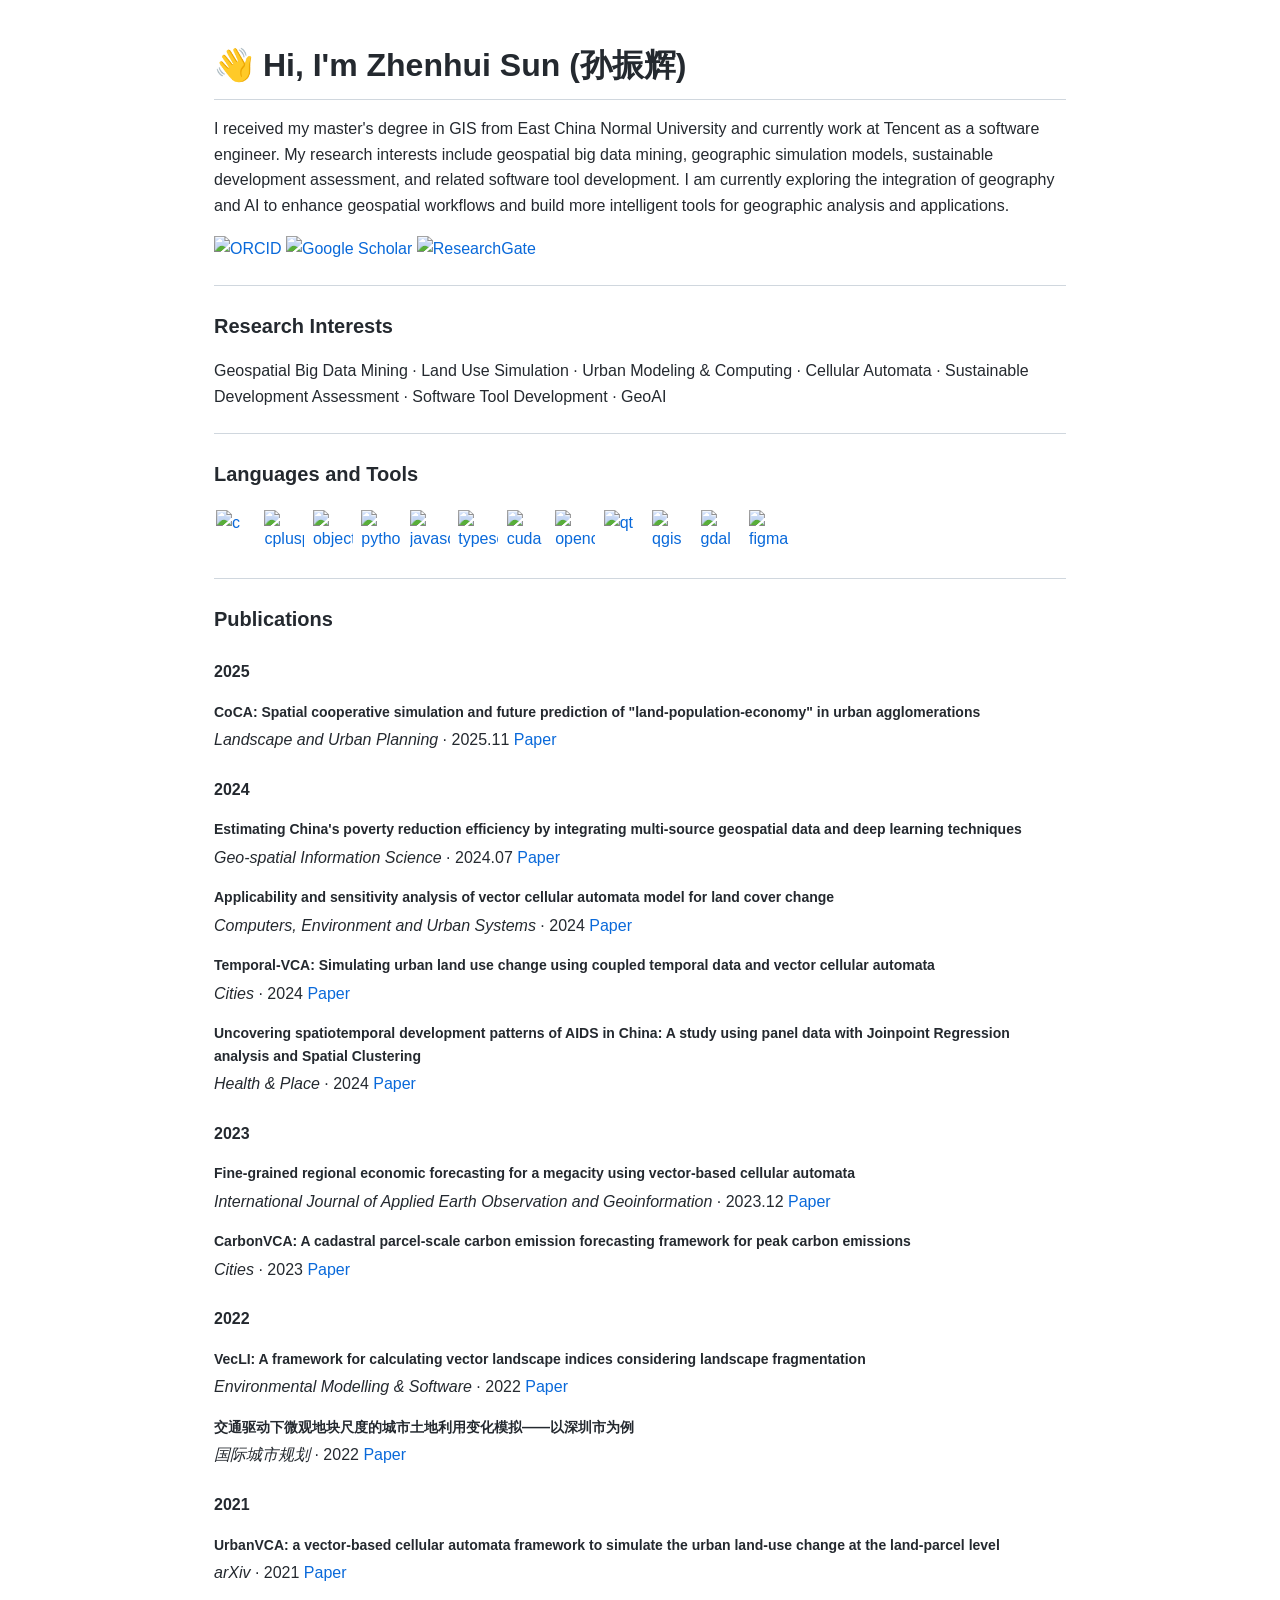
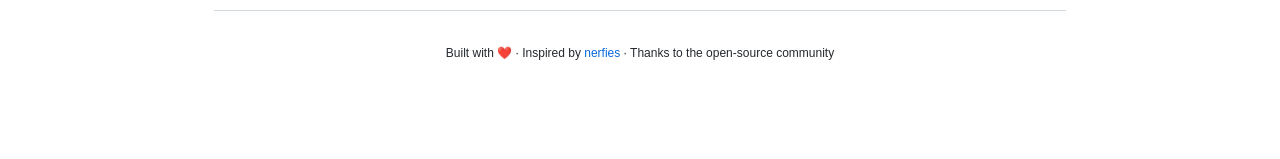
==== index.html @ c40b9b3e "feat: add index.html to render README.md as homepage" ====
<!DOCTYPE html>
<html lang="en">
<head>
  <meta charset="UTF-8">
  <meta name="viewport" content="width=device-width, initial-scale=1.0">
  <title>Zhenhui Sun (孙振辉)</title>
  <link rel="icon" href="static/images/favicon.svg">
  <link rel="stylesheet" href="static/css/index.css">
</head>
<body>
  <div id="content" class="markdown-body">Loading...</div>

  <script>
    (function() {
      const container = document.getElementById('content');

      function parseMarkdown(md) {
        let html = md;

        // code blocks (```)
        html = html.replace(/```(\w*)\n?([\s\S]*?)```/g, (_, lang, code) => {
          return '<pre><code class="language-' + lang + '">' + escapeHtml(code.trimEnd()) + '</code></pre>';
        });

        // inline code
        html = html.replace(/`([^`]+)`/g, '<code>$1</code>');

        // headings
        html = html.replace(/^##### (.+)$/gm, '<h5>$1</h5>');
        html = html.replace(/^#### (.+)$/gm, '<h4>$1</h4>');
        html = html.replace(/^### (.+)$/gm, '<h3>$1</h3>');
        html = html.replace(/^## (.+)$/gm, '<h2>$1</h2>');
        html = html.replace(/^# (.+)$/gm, '<h1>$1</h1>');

        // horizontal rules
        html = html.replace(/^---$/gm, '<hr>');

        // images with links: [![alt](img)](link)
        html = html.replace(/\[!\[([^\]]*)\]\(([^)]+)\)\]\(([^)]+)\)/g,
          '<a href="$3" target="_blank" rel="noreferrer"><img src="$2" alt="$1"></a>');

        // images
        html = html.replace(/!\[([^\]]*)\]\(([^)]+)\)/g, '<img src="$2" alt="$1">');

        // links
        html = html.replace(/\[([^\]]+)\]\(([^)]+)\)/g, '<a href="$2">$1</a>');

        // bold
        html = html.replace(/\*\*(.+?)\*\*/g, '<strong>$1</strong>');

        // italic
        html = html.replace(/\*(.+?)\*/g, '<em>$1</em>');

        // paragraphs - split by double newline and wrap non-tag content
        let lines = html.split('\n');
        let result = [];
        let buf = [];

        function flush() {
          let text = buf.join('\n').trim();
          if (!text) return;
          // don't wrap if it's already an HTML block element
          if (/^<(h[1-6]|ul|ol|li|pre|hr|p|table|div|blockquote|img|a)[\s>]/.test(text)) {
            result.push(text);
          } else {
            result.push('<p>' + text + '</p>');
          }
          buf = [];
        }

        for (let i = 0; i < lines.length; i++) {
          let line = lines[i];
          // block-level elements reset buffer
          if (/^<(h[1-6]|hr|pre|ul|ol|div|table|blockquote)/.test(line.trim()) ||
              /^<p>/.test(line.trim()) ||
              /^<a href/.test(line.trim()) && /<img/.test(line.trim())) {
            flush();
            result.push(line.trim());
            continue;
          }
          if (line.trim() === '') {
            flush();
          } else {
            buf.push(line);
          }
        }
        flush();

        return result.join('\n');
      }

      function escapeHtml(text) {
        return text
          .replace(/&/g, '&amp;')
          .replace(/</g, '&lt;')
          .replace(/>/g, '&gt;')
          .replace(/"/g, '&quot;');
      }

      fetch('README.md')
        .then(res => {
          if (!res.ok) throw new Error('Failed to load README.md');
          return res.text();
        })
        .then(md => {
          // strip YAML frontmatter if present
          md = md.replace(/^---[\s\S]*?---\n*/, '');
          container.innerHTML = parseMarkdown(md);
        })
        .catch(err => {
          container.innerHTML = '<p>Failed to load content. Please ensure README.md exists.</p>';
          console.error(err);
        });
    })();
  </script>
</body>
</html>
---- static/css/index.css ----
/* ============================================
   Academic Homepage — GitHub README Render Style
   ============================================ */

*, *::before, *::after {
  box-sizing: border-box;
  margin: 0;
  padding: 0;
}

body {
  font-family: -apple-system, BlinkMacSystemFont, "Segoe UI", "Noto Sans",
    Helvetica, Arial, sans-serif, "Apple Color Emoji", "Segoe UI Emoji";
  font-size: 16px;
  line-height: 1.6;
  color: #24292f;
  background: #fff;
  min-height: 100vh;
}

.markdown-body {
  max-width: 900px;
  margin: 0 auto;
  padding: 40px 24px 80px;
}

.markdown-body h1 {
  font-size: 2em;
  font-weight: 600;
  margin: 0 0 16px;
  padding-bottom: 8px;
  border-bottom: 1px solid #d0d7de;
}

.markdown-body h2 {
  font-size: 1.5em;
  font-weight: 600;
  margin: 24px 0 16px;
  padding-bottom: 8px;
  border-bottom: 1px solid #d0d7de;
}

.markdown-body h3 {
  font-size: 1.25em;
  font-weight: 600;
  margin: 24px 0 16px;
}

.markdown-body h4 {
  font-size: 1em;
  font-weight: 600;
  margin: 24px 0 8px;
}

.markdown-body h5 {
  font-size: 0.875em;
  font-weight: 600;
  margin: 16px 0 4px;
}

.markdown-body p {
  margin: 0 0 16px;
}

.markdown-body a {
  color: #0969da;
  text-decoration: none;
}
.markdown-body a:hover {
  color: #0550ae;
  text-decoration: underline;
}

.markdown-body img {
  max-width: 100%;
  display: inline-block;
  vertical-align: middle;
}

.markdown-body img[src*="shields.io"] {
  display: inline-block;
  vertical-align: middle;
}

.markdown-body hr {
  border: 0;
  height: 1px;
  background: #d0d7de;
  margin: 24px 0;
}

.markdown-body code {
  font-family: ui-monospace, SFMono-Regular, "SF Mono", Menlo, Consolas,
    "Liberation Mono", monospace;
  font-size: 85%;
  background: #f6f8fa;
  border: 1px solid #e8eaed;
  border-radius: 4px;
  padding: 1px 5px;
}

.markdown-body pre {
  background: #f6f8fa;
  border: 1px solid #d0d7de;
  border-radius: 8px;
  padding: 16px;
  overflow-x: auto;
  margin: 0 0 16px;
}

.markdown-body pre code {
  background: transparent;
  border: 0;
  padding: 0;
  font-size: 13px;
  line-height: 1.5;
}

.markdown-body strong {
  font-weight: 600;
}

.markdown-body em {
  font-style: italic;
}

.markdown-body ul,
.markdown-body ol {
  padding-left: 2em;
  margin: 0 0 16px;
}

.markdown-body li {
  margin: 4px 0;
}

.markdown-body blockquote {
  border-left: 3px solid #d0d7de;
  padding: 4px 16px;
  color: #57606a;
  margin: 0 0 16px;
}

/* shields.io badge alignment */
.markdown-body > p > a > img[src*="shields.io"] {
  margin-right: 4px;
}

/* tech icons row alignment */
.markdown-body p[align="left"] a {
  display: inline-block;
  margin: 4px 2px;
}

/* sub text */
.markdown-body sub {
  font-size: 75%;
}

@media (max-width: 768px) {
  .markdown-body {
    padding: 24px 16px 60px;
  }
  .markdown-body h1 {
    font-size: 1.6em;
  }
}
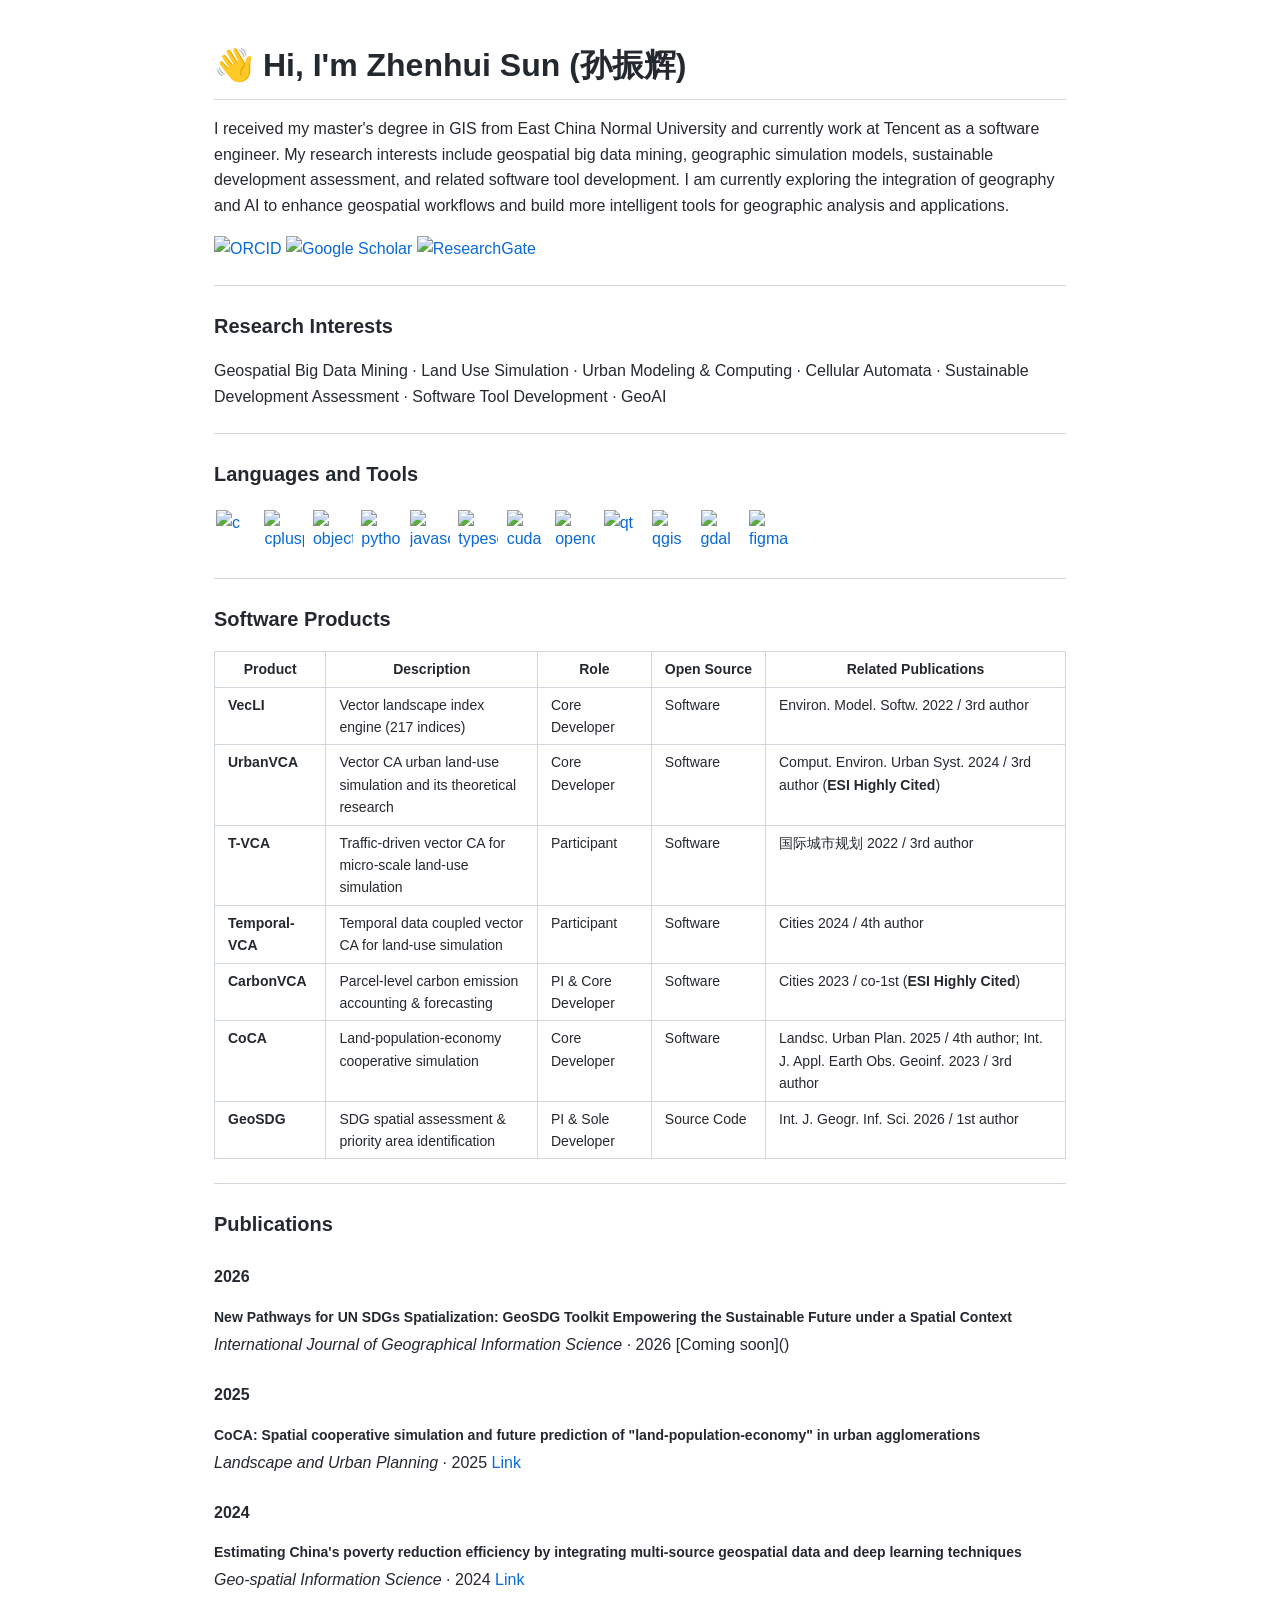
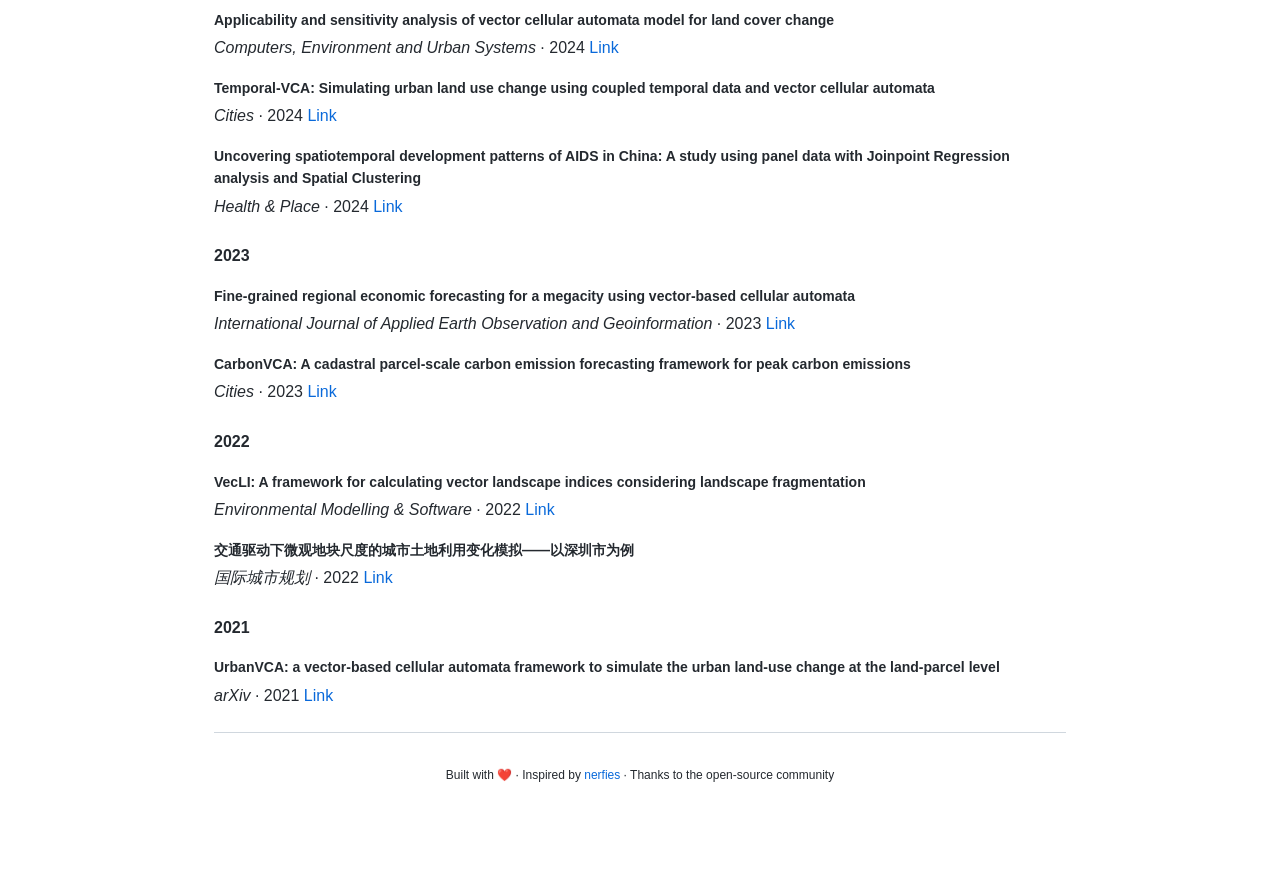
==== commit 5f225789: "fix: markdown table rendering on Windows line endings" ====
--- a/index.html
+++ b/index.html
@@ -4,7 +4,6 @@
   <meta charset="UTF-8">
   <meta name="viewport" content="width=device-width, initial-scale=1.0">
   <title>Zhenhui Sun (孙振辉)</title>
-  <link rel="icon" href="static/images/favicon.svg">
   <link rel="stylesheet" href="static/css/index.css">
 </head>
 <body>
@@ -44,6 +43,36 @@
 
         // links
         html = html.replace(/\[([^\]]+)\]\(([^)]+)\)/g, '<a href="$2">$1</a>');
+
+        // tables
+        html = html.replace(/(^(\|.+\|)\r?\n)+/gm, (match) => {
+          const rows = match.trim().split(/\r?\n/);
+          let tableHtml = '<table>\n';
+          let isHeader = true;
+          for (const row of rows) {
+            // skip separator row
+            if (/^\|[\s\-:|]+\|$/.test(row)) {
+              isHeader = false;
+              continue;
+            }
+            const cells = row.split('|').slice(1, -1);
+            const tag = isHeader ? 'th' : 'td';
+            const alignMatch = rows[1] && rows[1].split('|').slice(1, -1);
+            tableHtml += '<tr>' + cells.map((cell, i) => {
+              let align = '';
+              if (alignMatch && alignMatch[i]) {
+                const sep = alignMatch[i].trim();
+                if (sep.startsWith(':') && sep.endsWith(':')) align = ' style="text-align:center"';
+                else if (sep.endsWith(':')) align = ' style="text-align:right"';
+                else if (sep.startsWith(':')) align = ' style="text-align:left"';
+              }
+              return `<${tag}${align}>${cell.trim()}</${tag}>`;
+            }).join('') + '</tr>\n';
+            if (isHeader) isHeader = false;
+          }
+          tableHtml += '</table>';
+          return tableHtml;
+        });
 
         // bold
         html = html.replace(/\*\*(.+?)\*\*/g, '<strong>$1</strong>');
--- a/static/css/index.css
+++ b/static/css/index.css
@@ -157,6 +157,32 @@
   font-size: 75%;
 }
 
+/* tables */
+.markdown-body table {
+  border-collapse: collapse;
+  width: 100%;
+  margin: 0 0 16px;
+  overflow-x: auto;
+  display: block;
+  font-size: 14px;
+}
+
+.markdown-body thead {
+  background: #f6f8fa;
+}
+
+.markdown-body th,
+.markdown-body td {
+  border: 1px solid #d0d7de;
+  padding: 6px 13px;
+  vertical-align: top;
+}
+
+.markdown-body th {
+  font-weight: 600;
+  white-space: nowrap;
+}
+
 @media (max-width: 768px) {
   .markdown-body {
     padding: 24px 16px 60px;
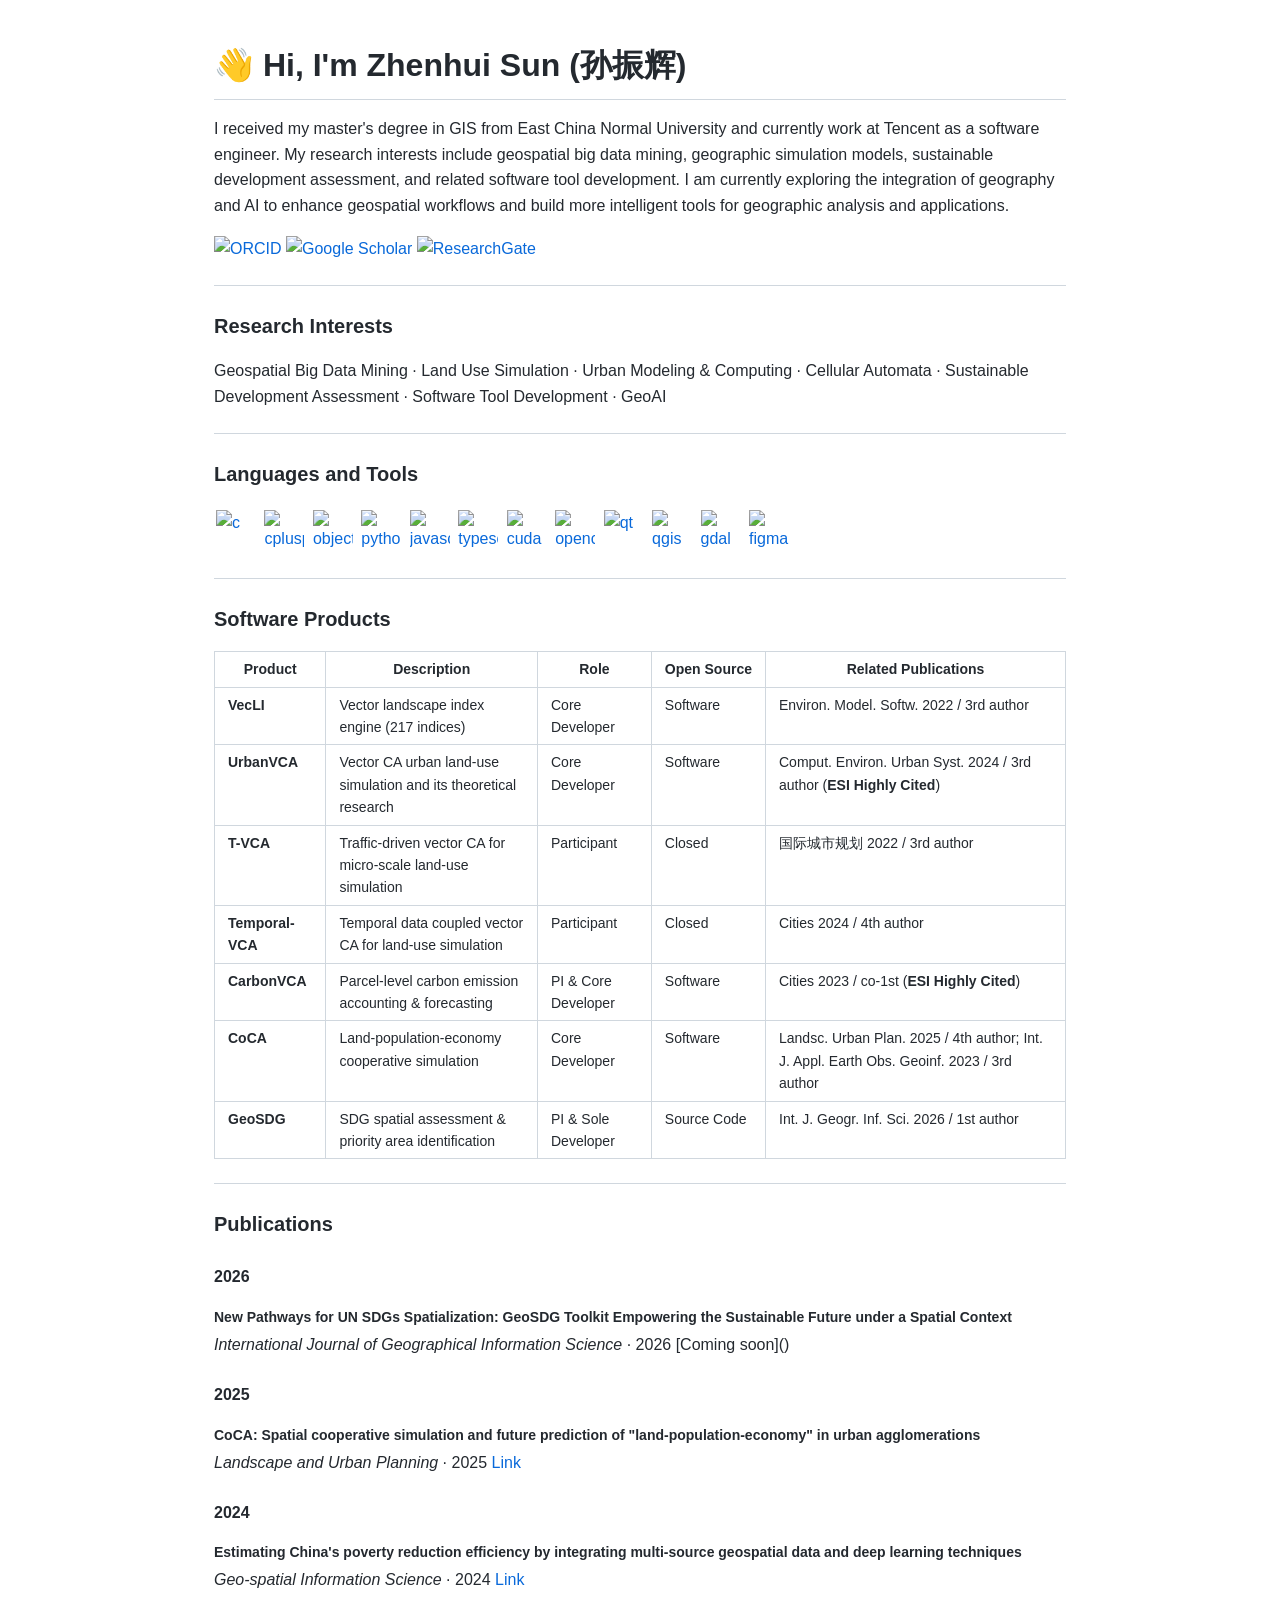
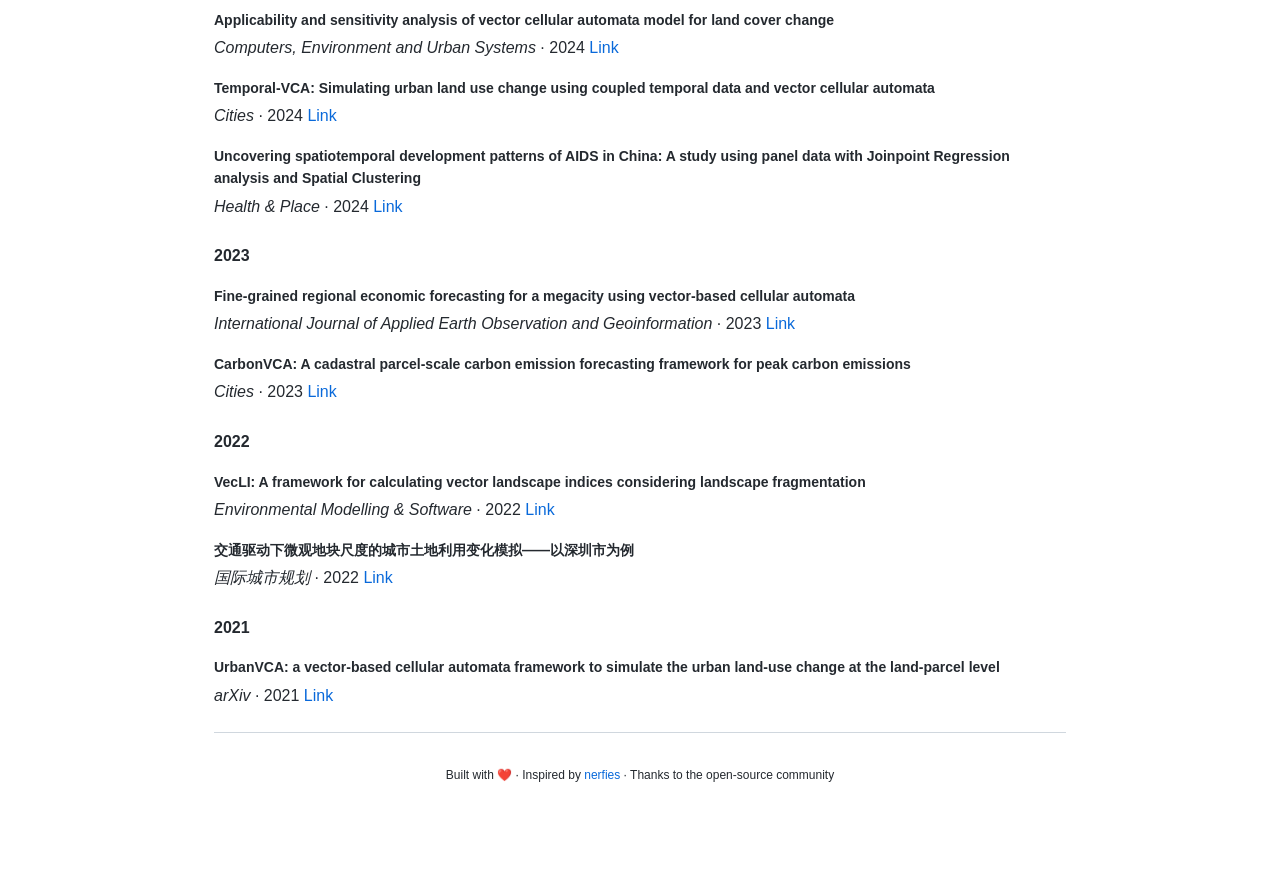
==== commit 736ff76b: "fix: suppress default favicon with blank data URI icon" ====
--- a/index.html
+++ b/index.html
@@ -5,6 +5,7 @@
   <meta name="viewport" content="width=device-width, initial-scale=1.0">
   <title>Zhenhui Sun (孙振辉)</title>
   <link rel="stylesheet" href="static/css/index.css">
+  <link rel="icon" href="data:,">
 </head>
 <body>
   <div id="content" class="markdown-body">Loading...</div>
